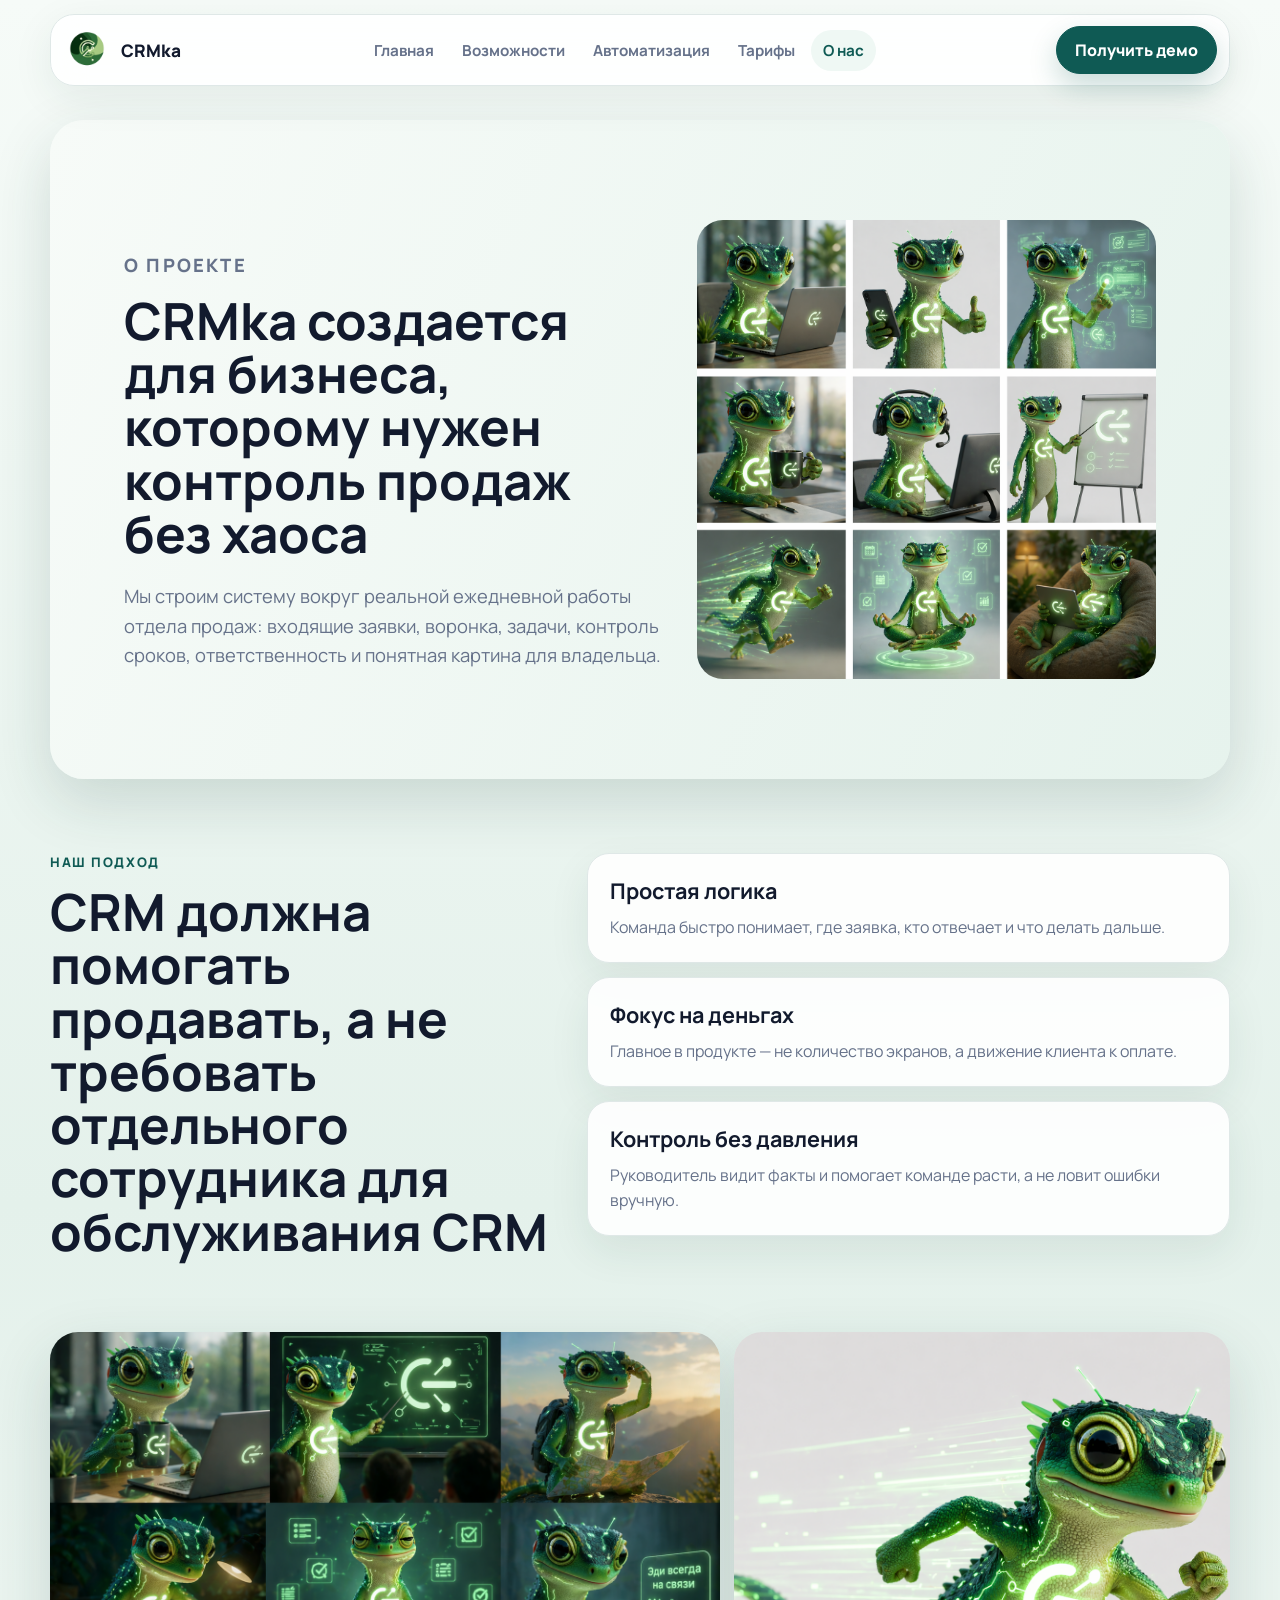
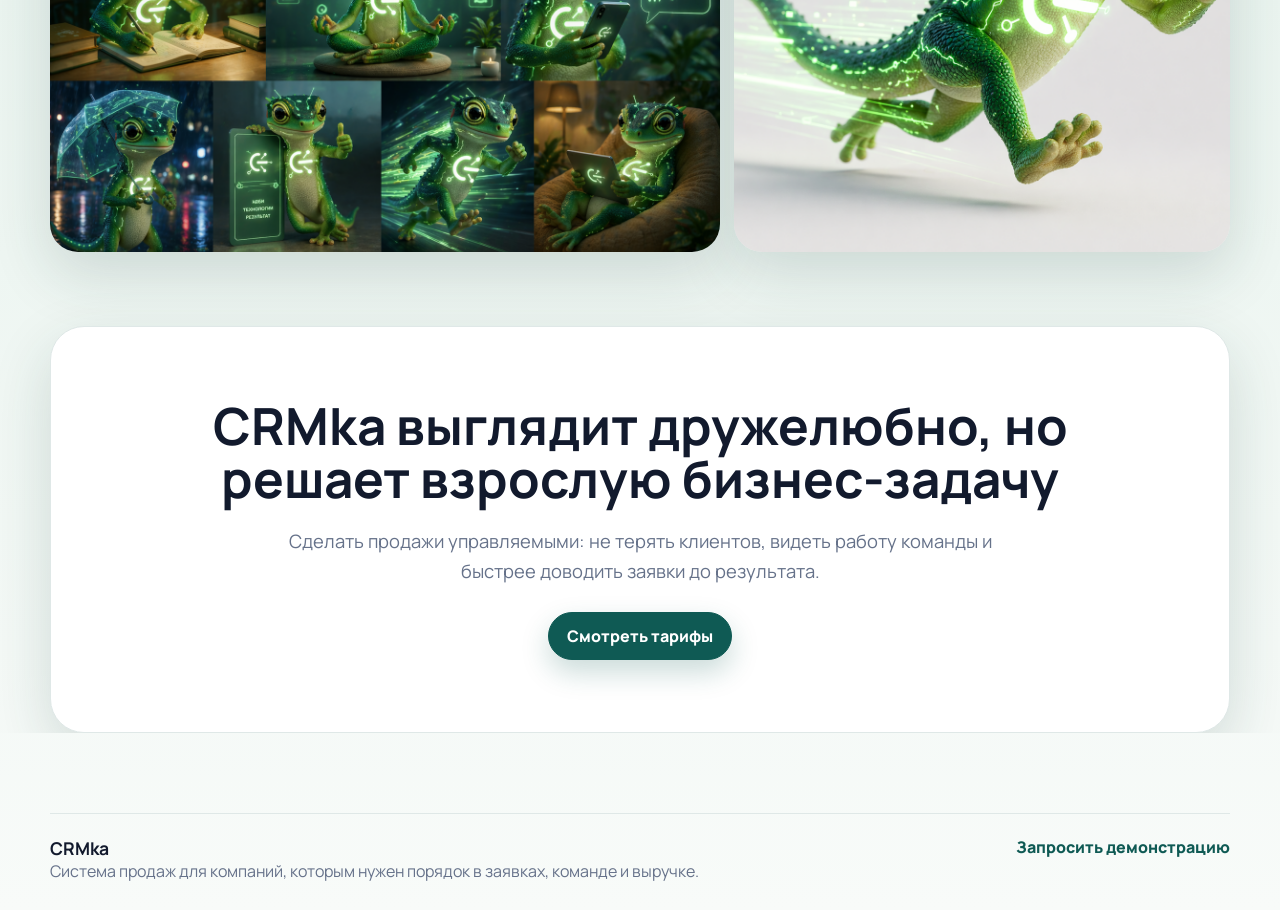
==== about.html @ f85ed43f "first commit" ====
<!doctype html>
<html lang="ru">
  <head>
    <meta charset="UTF-8" />
    <meta name="viewport" content="width=device-width, initial-scale=1.0" />
    <title>CRMka — о проекте</title>
    <meta name="description" content="О CRMka: продукт для продаж, контроля заявок и роста выручки." />
    <link rel="preconnect" href="https://fonts.googleapis.com" />
    <link rel="preconnect" href="https://fonts.gstatic.com" crossorigin />
    <link href="https://fonts.googleapis.com/css2?family=Manrope:wght@400;500;600;700;800&display=swap" rel="stylesheet" />
    <link rel="icon" href="favicon.ico" />
    <link rel="apple-touch-icon" href="apple-touch-icon.png" />
    <link rel="stylesheet" href="styles.css" />
  </head>
  <body>
    <header class="site-header">
      <a class="brand" href="index.html" aria-label="CRMka">
        <img src="assets/logo-hq.png" alt="CRMka" />
        <span>CRMka</span>
      </a>
      <nav class="nav">
        <a href="index.html">Главная</a>
        <a href="product.html">Возможности</a>
        <a href="automation.html">Автоматизация</a>
        <a href="prices.html">Тарифы</a>
        <a class="active" href="about.html">О нас</a>
      </nav>
      <a class="header-cta" href="mailto:demo@crmka.ru">Получить демо</a>
    </header>
    <main>
      <section class="page-hero about-hero reveal">
        <div>
          <p class="eyebrow">О проекте</p>
          <h1>CRMka создается для бизнеса, которому нужен контроль продаж без хаоса</h1>
          <p>Мы строим систему вокруг реальной ежедневной работы отдела продаж: входящие заявки, воронка, задачи, контроль сроков, ответственность и понятная картина для владельца.</p>
        </div>
        <img src="assets/mascot-grid.png" alt="Маскот CRMka" />
      </section>

      <section class="section split">
        <div class="section-title reveal">
          <p class="eyebrow">Наш подход</p>
          <h2>CRM должна помогать продавать, а не требовать отдельного сотрудника для обслуживания CRM</h2>
        </div>
        <div class="benefit-list reveal">
          <article><b>Простая логика</b><p>Команда быстро понимает, где заявка, кто отвечает и что делать дальше.</p></article>
          <article><b>Фокус на деньгах</b><p>Главное в продукте — не количество экранов, а движение клиента к оплате.</p></article>
          <article><b>Контроль без давления</b><p>Руководитель видит факты и помогает команде расти, а не ловит ошибки вручную.</p></article>
        </div>
      </section>

      <section class="section mascot-gallery reveal">
        <img src="assets/mascot-grid-wide.png" alt="Маскот CRMka в рабочих сценариях" />
        <img src="assets/mascot-run.png" alt="Маскот CRMka в движении" />
      </section>

      <section class="section cta-panel reveal">
        <h2>CRMka выглядит дружелюбно, но решает взрослую бизнес-задачу</h2>
        <p>Сделать продажи управляемыми: не терять клиентов, видеть работу команды и быстрее доводить заявки до результата.</p>
        <a class="btn primary" href="prices.html">Смотреть тарифы</a>
      </section>
    </main>
    <footer class="footer">
      <div>
        <strong>CRMka</strong>
        <span>Система продаж для компаний, которым нужен порядок в заявках, команде и выручке.</span>
      </div>
      <a href="mailto:demo@crmka.ru">Запросить демонстрацию</a>
    </footer>
    <script src="script.js"></script>
  </body>
</html>
---- styles.css ----
:root {
  --ink: #121a2d;
  --muted: #66728a;
  --deep: #0f5a54;
  --deep-2: #174d49;
  --mint: #dcefe8;
  --mint-2: #eff8f4;
  --paper: #ffffff;
  --line: #dfe8e7;
  --green: #1fbf7a;
  --lime: #bde7a6;
  --amber: #ffb84d;
  --rose: #ffeff0;
  --shadow: 0 22px 60px rgba(27, 64, 58, 0.16);
}

* { box-sizing: border-box; }
html { scroll-behavior: smooth; }
body {
  margin: 0;
  font-family: "Manrope", sans-serif;
  color: var(--ink);
  background: linear-gradient(180deg, #f6fbf8 0%, #e4f1eb 48%, #f8fbf9 100%);
}

a { color: inherit; }

.site-header {
  position: sticky;
  top: 14px;
  z-index: 20;
  width: min(1180px, calc(100% - 32px));
  margin: 14px auto 0;
  min-height: 72px;
  display: flex;
  align-items: center;
  justify-content: space-between;
  gap: 18px;
  padding: 10px 12px;
  border: 1px solid var(--line);
  border-radius: 24px;
  background: rgba(255,255,255,.88);
  backdrop-filter: blur(16px);
  box-shadow: 0 12px 40px rgba(24, 60, 55, .08);
}

.brand {
  display: inline-flex;
  align-items: center;
  gap: 10px;
  text-decoration: none;
  font-weight: 800;
  font-size: 1.08rem;
}

.brand img {
  width: 48px;
  height: 48px;
  border-radius: 50%;
  object-fit: cover;
}

.nav {
  display: flex;
  gap: 4px;
  align-items: center;
}

.nav a {
  text-decoration: none;
  color: var(--muted);
  font-size: .95rem;
  font-weight: 700;
  padding: 10px 12px;
  border-radius: 999px;
}

.nav a:hover,
.nav a.active {
  color: var(--deep);
  background: var(--mint-2);
}

.header-cta,
.btn {
  display: inline-flex;
  min-height: 46px;
  align-items: center;
  justify-content: center;
  border-radius: 999px;
  padding: 12px 18px;
  text-decoration: none;
  font-weight: 800;
  border: 1px solid var(--line);
  background: var(--paper);
  transition: transform .18s ease, box-shadow .18s ease, background .18s ease;
}

.header-cta,
.btn.primary {
  background: var(--deep);
  color: #fff;
  border-color: var(--deep);
  box-shadow: 0 12px 28px rgba(15, 90, 84, .22);
}

.btn:hover,
.header-cta:hover { transform: translateY(-2px); }

main { overflow: hidden; }

.hero {
  position: relative;
  width: min(1180px, calc(100% - 32px));
  min-height: min(720px, calc(100vh - 120px));
  margin: 22px auto 0;
  padding: clamp(54px, 7vw, 92px) clamp(18px, 5vw, 62px);
  border-radius: 34px;
  background: linear-gradient(115deg, #eaf5ef 0%, #f8fbf8 48%, #d2e7dd 100%);
  box-shadow: var(--shadow);
  display: flex;
  align-items: center;
}

.hero::after {
  content: "";
  position: absolute;
  inset: auto 0 0 0;
  height: 38%;
  background: linear-gradient(0deg, rgba(15,90,84,.11), transparent);
  pointer-events: none;
}

.hero-copy {
  position: relative;
  z-index: 2;
  max-width: 650px;
}

.eyebrow {
  margin: 0 0 14px;
  color: var(--deep);
  font-size: .82rem;
  font-weight: 800;
  letter-spacing: .12em;
  text-transform: uppercase;
}

h1,
h2,
h3,
h4,
p { margin: 0; }

h1 {
  font-size: clamp(2.7rem, 6vw, 5.7rem);
  line-height: .96;
  letter-spacing: 0;
  max-width: 900px;
}

.lead,
.page-hero p,
.visual-band p,
.cta-panel p,
.section-lead {
  margin-top: 22px;
  color: var(--muted);
  font-size: 1.15rem;
  line-height: 1.6;
}

.hero-actions {
  margin-top: 30px;
  display: flex;
  gap: 12px;
  flex-wrap: wrap;
}

.hero-points {
  margin-top: 28px;
  display: flex;
  gap: 10px;
  flex-wrap: wrap;
}

.hero-points span,
.channels span {
  border-radius: 999px;
  border: 1px solid var(--line);
  background: rgba(255,255,255,.74);
  padding: 10px 14px;
  color: #334158;
  font-weight: 700;
  font-size: .92rem;
}

.hero-media {
  position: absolute;
  right: clamp(18px, 4vw, 70px);
  bottom: clamp(18px, 4vw, 46px);
  width: min(36vw, 390px);
  z-index: 1;
}

.mascot {
  width: 100%;
  display: block;
  aspect-ratio: 9 / 14;
  border-radius: 32px;
  object-fit: cover;
  object-position: center top;
  box-shadow: 0 28px 80px rgba(15, 90, 84, .22);
}

.section,
.metrics {
  width: min(1180px, calc(100% - 32px));
  margin: 74px auto 0;
}

.metrics {
  display: grid;
  grid-template-columns: repeat(4, minmax(0, 1fr));
  gap: 14px;
}

.metrics div,
.feature,
.price,
.benefit-list article,
.channels-panel {
  background: rgba(255,255,255,.9);
  border: 1px solid var(--line);
  border-radius: 22px;
  box-shadow: 0 16px 40px rgba(24, 60, 55, .08);
}

.metrics div { padding: 22px; }
.metrics strong { display: block; font-size: 2.4rem; line-height: 1; }
.metrics span { display: block; margin-top: 10px; color: var(--muted); font-weight: 700; }

.split {
  display: grid;
  grid-template-columns: .88fr 1.12fr;
  gap: 32px;
  align-items: start;
}

.section-title h2,
.cta-panel h2,
.page-hero h1,
.visual-band h2 {
  font-size: clamp(2rem, 4vw, 4rem);
  line-height: 1.04;
  letter-spacing: 0;
}

.center { text-align: center; max-width: 830px; margin: 0 auto 26px; }

.benefit-list { display: grid; gap: 14px; }
.benefit-list article { padding: 22px; }
.benefit-list b { font-size: 1.35rem; }
.benefit-list p,
.feature p,
.price p { margin-top: 10px; color: var(--muted); line-height: 1.56; }

.product-showcase { margin-top: 88px; }
.feature-grid {
  display: grid;
  grid-template-columns: repeat(4, minmax(0, 1fr));
  gap: 14px;
}

.feature {
  min-height: 230px;
  padding: 22px;
  text-decoration: none;
  color: var(--ink);
}

.feature span {
  display: inline-flex;
  min-width: 42px;
  height: 32px;
  align-items: center;
  justify-content: center;
  border-radius: 999px;
  background: var(--mint-2);
  color: var(--deep);
  font-weight: 800;
}

.feature h3 { margin-top: 22px; font-size: 1.45rem; line-height: 1.14; }

.visual-band {
  display: grid;
  grid-template-columns: .9fr 1fr;
  gap: 34px;
  align-items: center;
  padding: 26px;
  border-radius: 34px;
  background: var(--deep);
  color: #fff;
}

.visual-band img {
  width: 100%;
  border-radius: 24px;
  display: block;
}

.visual-band .eyebrow { color: var(--lime); }
.visual-band p { color: #d7eeea; }
.visual-band .btn { margin-top: 26px; }
.btn.light {
  background: #fff;
  color: var(--deep);
  border-color: #fff;
  box-shadow: none;
}

.price-grid {
  display: grid;
  grid-template-columns: repeat(3, minmax(0, 1fr));
  gap: 14px;
}

.price { padding: 24px; }
.price.main { border-color: var(--deep); box-shadow: 0 24px 64px rgba(15,90,84,.18); }
.price h3 { font-size: 1.8rem; }
.price strong { display: block; margin-top: 8px; color: var(--deep); }
.price ul {
  margin: 18px 0 0;
  padding: 0;
  list-style: none;
  display: grid;
  gap: 9px;
}
.price li {
  position: relative;
  padding-left: 24px;
  color: #334158;
  font-weight: 700;
}
.price li::before {
  content: "";
  position: absolute;
  left: 0;
  top: .55em;
  width: 10px;
  height: 10px;
  border-radius: 50%;
  background: var(--green);
}
.price .btn { margin-top: 22px; width: 100%; }

.page-hero {
  width: min(1180px, calc(100% - 32px));
  margin: 34px auto 0;
  padding: clamp(54px, 8vw, 100px) clamp(20px, 6vw, 74px);
  border-radius: 34px;
  background: linear-gradient(115deg, #f7fbf8 0%, #e6f3ed 100%);
  box-shadow: var(--shadow);
}

.page-hero h1 { max-width: 980px; }
.page-hero p { max-width: 760px; }
.about-hero {
  display: grid;
  grid-template-columns: 1.08fr .92fr;
  gap: 34px;
  align-items: center;
}
.about-hero img {
  width: 100%;
  border-radius: 26px;
  display: block;
}
.compact { grid-template-columns: repeat(2, minmax(0, 1fr)); }
.compact .feature { min-height: 220px; }

.channels {
  display: flex;
  flex-wrap: wrap;
  gap: 12px;
  justify-content: center;
}

.channels-panel {
  padding: clamp(26px, 5vw, 56px);
}

.pricing-teaser {
  padding: clamp(28px, 5vw, 64px);
  border-radius: 34px;
  background: rgba(255,255,255,.9);
  border: 1px solid var(--line);
  box-shadow: var(--shadow);
}

.centered-actions {
  justify-content: center;
}

.mascot-gallery {
  display: grid;
  grid-template-columns: 1.15fr .85fr;
  gap: 14px;
}

.mascot-gallery img {
  width: 100%;
  height: 100%;
  max-height: 520px;
  object-fit: cover;
  border-radius: 28px;
  display: block;
  box-shadow: var(--shadow);
}

.cta-panel {
  padding: clamp(30px, 6vw, 72px);
  border-radius: 34px;
  background: #fff;
  border: 1px solid var(--line);
  box-shadow: var(--shadow);
  text-align: center;
}

.cta-panel p { max-width: 760px; margin-left: auto; margin-right: auto; }
.cta-panel .btn { margin-top: 26px; }

.footer {
  width: min(1180px, calc(100% - 32px));
  margin: 80px auto 28px;
  padding-top: 22px;
  border-top: 1px solid var(--line);
  display: flex;
  justify-content: space-between;
  gap: 20px;
  color: var(--muted);
}

.footer strong { display: block; color: var(--ink); font-size: 1.1rem; }
.footer a { color: var(--deep); font-weight: 800; text-decoration: none; }

.reveal { opacity: 0; transform: translateY(18px); transition: opacity .55s ease, transform .55s ease; }
.reveal.visible { opacity: 1; transform: translateY(0); }

@media (max-width: 980px) {
  .site-header { align-items: flex-start; flex-wrap: wrap; }
  .nav { order: 3; width: 100%; overflow-x: auto; padding-bottom: 2px; }
  .nav a { white-space: nowrap; }
  .header-cta { margin-left: auto; }
  .hero { min-height: auto; padding-bottom: 460px; }
  .hero-media { width: min(70vw, 360px); right: 50%; transform: translateX(50%); bottom: 28px; }
  .metrics, .feature-grid, .price-grid, .compact { grid-template-columns: repeat(2, minmax(0, 1fr)); }
  .split, .visual-band, .about-hero, .mascot-gallery { grid-template-columns: 1fr; }
}

@media (max-width: 620px) {
  .site-header { width: calc(100% - 20px); top: 8px; margin-top: 8px; border-radius: 18px; }
  .brand span { display: none; }
  .header-cta { min-height: 40px; padding: 9px 12px; font-size: .88rem; }
  .hero, .section, .metrics, .page-hero, .footer { width: calc(100% - 20px); }
  .hero { margin-top: 12px; border-radius: 24px; padding: 38px 18px 430px; }
  h1 { font-size: 2.8rem; }
  .hero-media { width: min(78vw, 310px); right: 50%; transform: translateX(50%); bottom: 22px; }
  .metrics, .feature-grid, .price-grid, .compact { grid-template-columns: 1fr; }
  .section { margin-top: 54px; }
  .feature { min-height: auto; }
  .visual-band, .cta-panel, .page-hero, .pricing-teaser { border-radius: 24px; }
  .footer { flex-direction: column; }
}
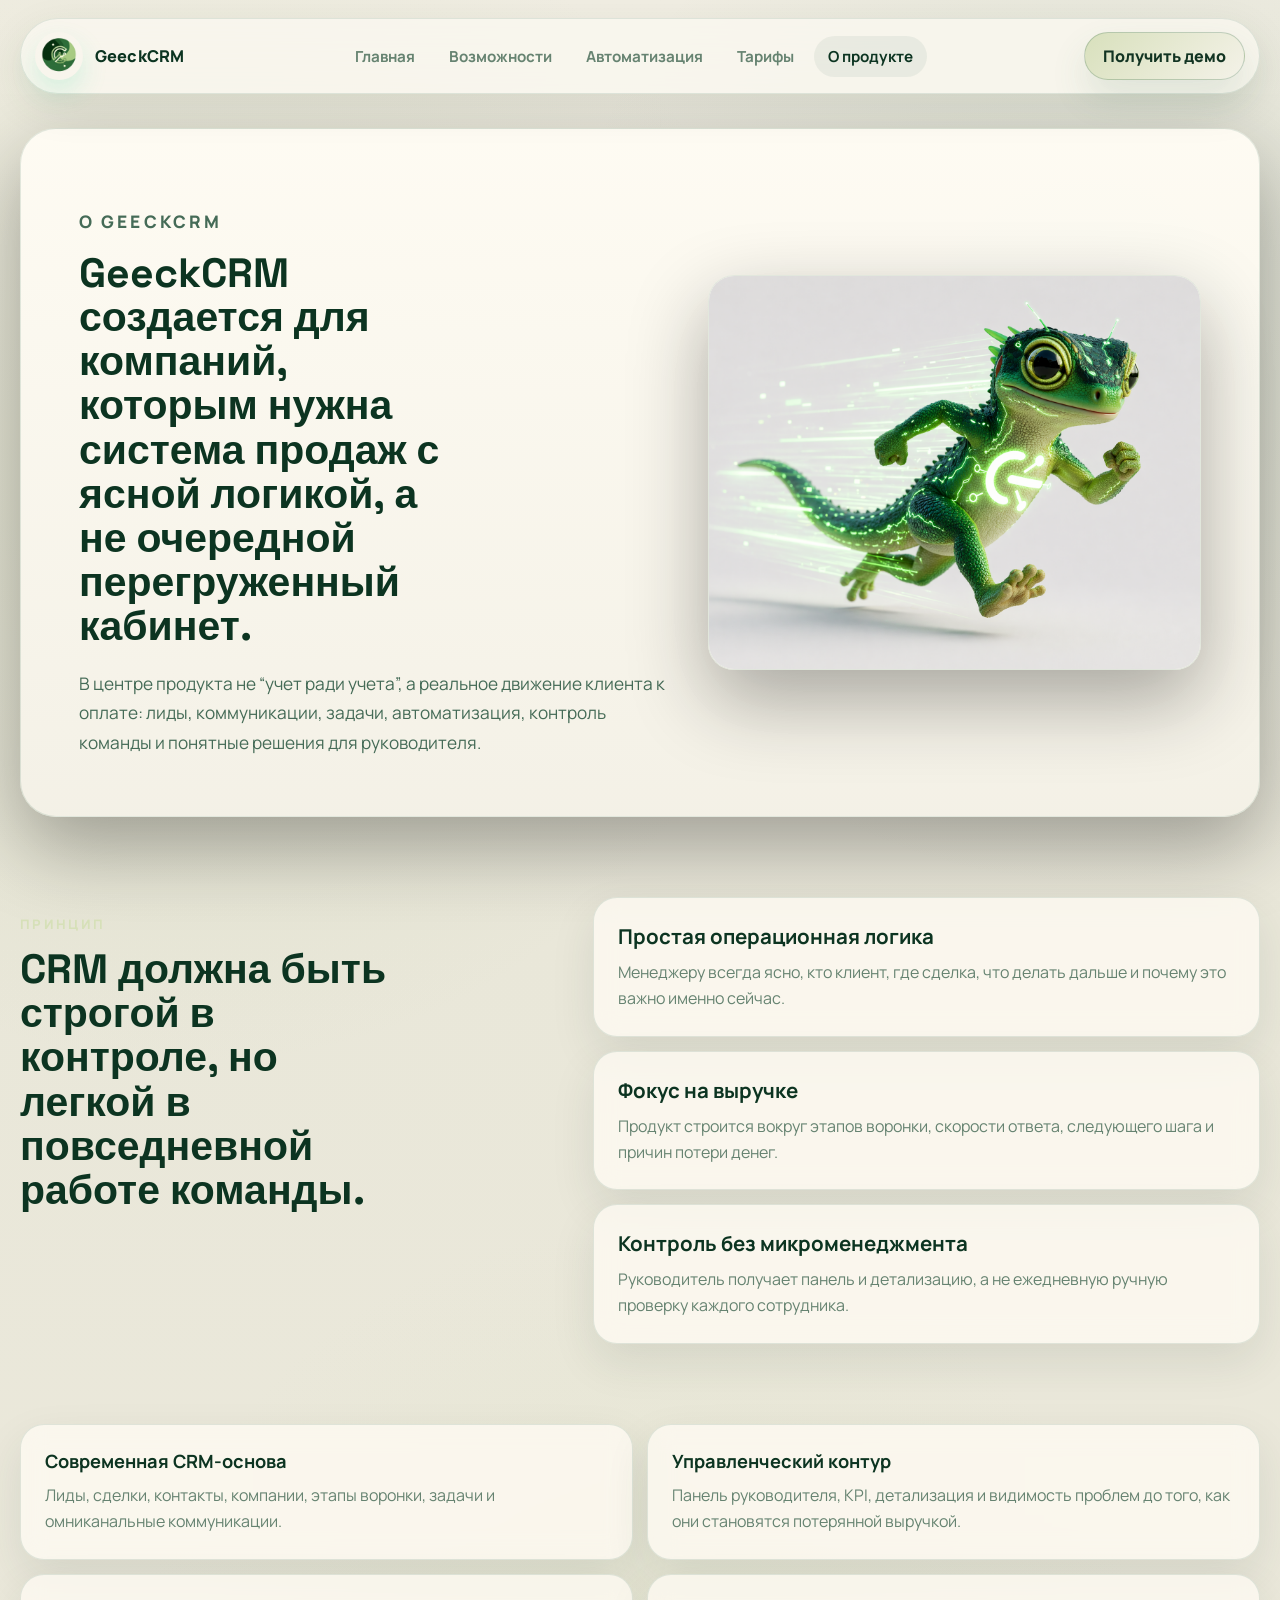
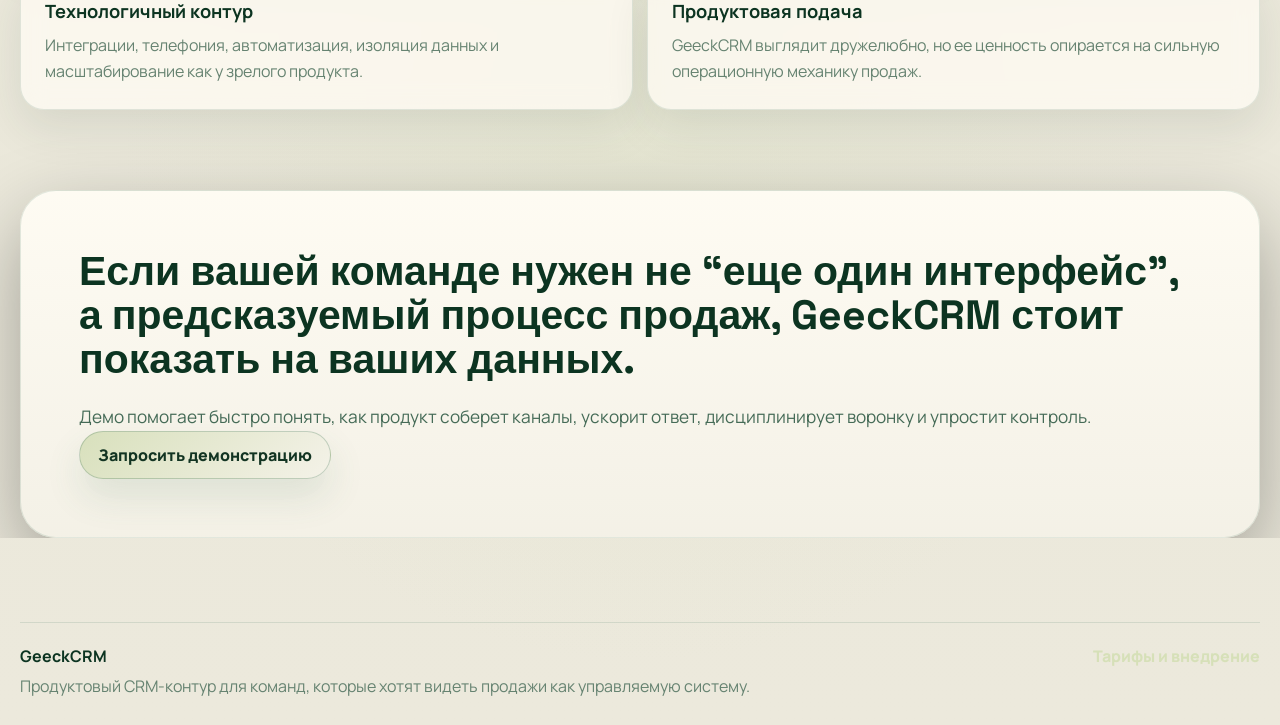
==== commit d2108b18: "Fix GeeckCRM layout and branding" ====
--- a/about.html
+++ b/about.html
@@ -3,70 +3,84 @@
   <head>
     <meta charset="UTF-8" />
     <meta name="viewport" content="width=device-width, initial-scale=1.0" />
-    <title>CRMka — о проекте</title>
-    <meta name="description" content="О CRMka: продукт для продаж, контроля заявок и роста выручки." />
+    <title>GeeckCRM — о продукте и подходе к продажам</title>
+    <meta
+      name="description"
+      content="GeeckCRM строится как современная система для лидов, воронки, коммуникаций, автоматизации, аналитики и управляемого роста команды."
+    />
     <link rel="preconnect" href="https://fonts.googleapis.com" />
     <link rel="preconnect" href="https://fonts.gstatic.com" crossorigin />
-    <link href="https://fonts.googleapis.com/css2?family=Manrope:wght@400;500;600;700;800&display=swap" rel="stylesheet" />
+    <link
+      href="https://fonts.googleapis.com/css2?family=Manrope:wght@400;500;600;700;800&family=Space+Grotesk:wght@500;700&display=swap"
+      rel="stylesheet"
+    />
     <link rel="icon" href="favicon.ico" />
     <link rel="apple-touch-icon" href="apple-touch-icon.png" />
     <link rel="stylesheet" href="styles.css" />
   </head>
   <body>
-    <header class="site-header">
-      <a class="brand" href="index.html" aria-label="CRMka">
-        <img src="assets/logo-hq.png" alt="CRMka" />
-        <span>CRMka</span>
-      </a>
-      <nav class="nav">
-        <a href="index.html">Главная</a>
-        <a href="product.html">Возможности</a>
-        <a href="automation.html">Автоматизация</a>
-        <a href="prices.html">Тарифы</a>
-        <a class="active" href="about.html">О нас</a>
-      </nav>
-      <a class="header-cta" href="mailto:demo@crmka.ru">Получить демо</a>
-    </header>
-    <main>
-      <section class="page-hero about-hero reveal">
+    <div class="page-shell">
+      <header class="site-header">
+        <a class="brand" href="index.html" aria-label="GeeckCRM">
+          <img src="assets/logo-hq.png" alt="GeeckCRM" />
+          <span>GeeckCRM</span>
+        </a>
+        <nav class="nav">
+          <a href="index.html">Главная</a>
+          <a href="product.html">Возможности</a>
+          <a href="automation.html">Автоматизация</a>
+          <a href="prices.html">Тарифы</a>
+          <a class="active" href="about.html">О продукте</a>
+        </nav>
+        <a class="header-cta" href="mailto:demo@geeckcrm.ru">Получить демо</a>
+      </header>
+
+      <main>
+        <section class="page-hero about-hero reveal">
+          <div>
+            <p class="eyebrow">О GeeckCRM</p>
+            <h1>GeeckCRM создается для компаний, которым нужна система продаж с ясной логикой, а не очередной перегруженный кабинет.</h1>
+            <p>В центре продукта не “учет ради учета”, а реальное движение клиента к оплате: лиды, коммуникации, задачи, автоматизация, контроль команды и понятные решения для руководителя.</p>
+          </div>
+          <img src="assets/mascot-run.png" alt="Маскот GeeckCRM" />
+        </section>
+
+        <section class="section split">
+          <div class="section-title reveal">
+            <p class="eyebrow">Принцип</p>
+            <h2>CRM должна быть строгой в контроле, но легкой в повседневной работе команды.</h2>
+          </div>
+          <div class="benefit-list reveal">
+            <article><b>Простая операционная логика</b><p>Менеджеру всегда ясно, кто клиент, где сделка, что делать дальше и почему это важно именно сейчас.</p></article>
+            <article><b>Фокус на выручке</b><p>Продукт строится вокруг этапов воронки, скорости ответа, следующего шага и причин потери денег.</p></article>
+            <article><b>Контроль без микроменеджмента</b><p>Руководитель получает панель и детализацию, а не ежедневную ручную проверку каждого сотрудника.</p></article>
+          </div>
+        </section>
+
+        <section class="section analytics-shell">
+          <div class="analytics-grid">
+            <article class="analytics-card reveal"><strong>Современная CRM-основа</strong><p>Лиды, сделки, контакты, компании, этапы воронки, задачи и омниканальные коммуникации.</p></article>
+            <article class="analytics-card reveal"><strong>Управленческий контур</strong><p>Панель руководителя, KPI, детализация и видимость проблем до того, как они становятся потерянной выручкой.</p></article>
+            <article class="analytics-card reveal"><strong>Технологичный контур</strong><p>Интеграции, телефония, автоматизация, изоляция данных и масштабирование как у зрелого продукта.</p></article>
+            <article class="analytics-card reveal"><strong>Продуктовая подача</strong><p>GeeckCRM выглядит дружелюбно, но ее ценность опирается на сильную операционную механику продаж.</p></article>
+          </div>
+        </section>
+
+        <section class="section cta-panel reveal">
+          <h2>Если вашей команде нужен не “еще один интерфейс”, а предсказуемый процесс продаж, GeeckCRM стоит показать на ваших данных.</h2>
+          <p>Демо помогает быстро понять, как продукт соберет каналы, ускорит ответ, дисциплинирует воронку и упростит контроль.</p>
+          <a class="btn primary" href="mailto:demo@geeckcrm.ru">Запросить демонстрацию</a>
+        </section>
+      </main>
+
+      <footer class="footer">
         <div>
-          <p class="eyebrow">О проекте</p>
-          <h1>CRMka создается для бизнеса, которому нужен контроль продаж без хаоса</h1>
-          <p>Мы строим систему вокруг реальной ежедневной работы отдела продаж: входящие заявки, воронка, задачи, контроль сроков, ответственность и понятная картина для владельца.</p>
+          <strong>GeeckCRM</strong>
+          <span>Продуктовый CRM-контур для команд, которые хотят видеть продажи как управляемую систему.</span>
         </div>
-        <img src="assets/mascot-grid.png" alt="Маскот CRMka" />
-      </section>
-
-      <section class="section split">
-        <div class="section-title reveal">
-          <p class="eyebrow">Наш подход</p>
-          <h2>CRM должна помогать продавать, а не требовать отдельного сотрудника для обслуживания CRM</h2>
-        </div>
-        <div class="benefit-list reveal">
-          <article><b>Простая логика</b><p>Команда быстро понимает, где заявка, кто отвечает и что делать дальше.</p></article>
-          <article><b>Фокус на деньгах</b><p>Главное в продукте — не количество экранов, а движение клиента к оплате.</p></article>
-          <article><b>Контроль без давления</b><p>Руководитель видит факты и помогает команде расти, а не ловит ошибки вручную.</p></article>
-        </div>
-      </section>
-
-      <section class="section mascot-gallery reveal">
-        <img src="assets/mascot-grid-wide.png" alt="Маскот CRMka в рабочих сценариях" />
-        <img src="assets/mascot-run.png" alt="Маскот CRMka в движении" />
-      </section>
-
-      <section class="section cta-panel reveal">
-        <h2>CRMka выглядит дружелюбно, но решает взрослую бизнес-задачу</h2>
-        <p>Сделать продажи управляемыми: не терять клиентов, видеть работу команды и быстрее доводить заявки до результата.</p>
-        <a class="btn primary" href="prices.html">Смотреть тарифы</a>
-      </section>
-    </main>
-    <footer class="footer">
-      <div>
-        <strong>CRMka</strong>
-        <span>Система продаж для компаний, которым нужен порядок в заявках, команде и выручке.</span>
-      </div>
-      <a href="mailto:demo@crmka.ru">Запросить демонстрацию</a>
-    </footer>
+        <a href="prices.html">Тарифы и внедрение</a>
+      </footer>
+    </div>
     <script src="script.js"></script>
   </body>
 </html>
--- a/styles.css
+++ b/styles.css
@@ -1,56 +1,104 @@
 :root {
-  --ink: #121a2d;
-  --muted: #66728a;
-  --deep: #0f5a54;
-  --deep-2: #174d49;
-  --mint: #dcefe8;
-  --mint-2: #eff8f4;
-  --paper: #ffffff;
-  --line: #dfe8e7;
-  --green: #1fbf7a;
-  --lime: #bde7a6;
-  --amber: #ffb84d;
-  --rose: #ffeff0;
-  --shadow: 0 22px 60px rgba(27, 64, 58, 0.16);
+  --bg: #ece9dc;
+  --bg-soft: #dde2cf;
+  --panel: rgba(250, 248, 239, 0.82);
+  --panel-strong: rgba(255, 252, 244, 0.94);
+  --panel-light: rgba(6, 47, 29, 0.05);
+  --card: rgba(255, 252, 244, 0.76);
+  --card-strong: rgba(255, 252, 244, 0.88);
+  --ink: #0c3421;
+  --ink-soft: #456b57;
+  --muted: #668371;
+  --line: rgba(28, 91, 64, 0.12);
+  --line-strong: rgba(28, 91, 64, 0.22);
+  --accent: #d6e0b8;
+  --accent-2: #45785b;
+  --accent-3: #afc28f;
+  --warn: #ffb86c;
+  --danger: #ff7f96;
+  --shadow: 0 30px 80px rgba(0, 0, 0, 0.32);
+  --radius-xl: 36px;
+  --radius-lg: 26px;
+  --radius-md: 20px;
+  --radius-sm: 14px;
 }
 
 * { box-sizing: border-box; }
-html { scroll-behavior: smooth; }
+html {
+  width: 100%;
+  overflow-x: hidden;
+  scroll-behavior: smooth;
+}
 body {
   margin: 0;
+  width: 100%;
+  overflow-x: hidden;
   font-family: "Manrope", sans-serif;
   color: var(--ink);
-  background: linear-gradient(180deg, #f6fbf8 0%, #e4f1eb 48%, #f8fbf9 100%);
+  background:
+    radial-gradient(circle at 15% 20%, rgba(175, 194, 143, 0.18), transparent 28%),
+    radial-gradient(circle at 85% 15%, rgba(69, 120, 91, 0.12), transparent 24%),
+    radial-gradient(circle at 50% 75%, rgba(214, 224, 184, 0.22), transparent 28%),
+    linear-gradient(180deg, #f0ede2 0%, #e9e7d9 40%, #ece9dc 100%);
+}
+body::before {
+  content: "";
+  position: fixed;
+  inset: 0;
+  pointer-events: none;
+  opacity: 0.08;
+  background-image:
+    linear-gradient(rgba(12,52,33,0.06) 1px, transparent 1px),
+    linear-gradient(90deg, rgba(12,52,33,0.06) 1px, transparent 1px);
+  background-size: 110px 110px;
+  mask-image: radial-gradient(circle at center, black 34%, transparent 85%);
 }
 
 a { color: inherit; }
+img { max-width: 100%; }
+h1, h2, h3, h4, p { margin: 0; }
+
+.page-shell {
+  position: relative;
+  overflow-x: clip;
+  min-height: 100vh;
+}
+
+.site-header,
+.hero,
+.section,
+.metrics,
+.page-hero,
+.footer {
+  width: min(1240px, calc(100% - 32px));
+}
 
 .site-header {
   position: sticky;
-  top: 14px;
-  z-index: 20;
-  width: min(1180px, calc(100% - 32px));
-  margin: 14px auto 0;
-  min-height: 72px;
+  top: 16px;
+  z-index: 50;
+  margin: 18px auto 0;
+  min-height: 76px;
   display: flex;
   align-items: center;
   justify-content: space-between;
-  gap: 18px;
-  padding: 10px 12px;
+  gap: 16px;
+  padding: 12px 14px;
   border: 1px solid var(--line);
-  border-radius: 24px;
-  background: rgba(255,255,255,.88);
-  backdrop-filter: blur(16px);
-  box-shadow: 0 12px 40px rgba(24, 60, 55, .08);
+  border-radius: 999px;
+  background: rgba(250, 247, 239, 0.86);
+  backdrop-filter: blur(18px);
+  box-shadow: 0 14px 40px rgba(45, 66, 52, 0.1);
 }
 
 .brand {
   display: inline-flex;
   align-items: center;
-  gap: 10px;
+  gap: 12px;
   text-decoration: none;
   font-weight: 800;
-  font-size: 1.08rem;
+  font-size: 1.02rem;
+  letter-spacing: 0.01em;
 }
 
 .brand img {
@@ -58,105 +106,165 @@
   height: 48px;
   border-radius: 50%;
   object-fit: cover;
+  box-shadow: 0 12px 26px rgba(52, 211, 153, 0.18);
 }
 
 .nav {
   display: flex;
-  gap: 4px;
   align-items: center;
+  gap: 6px;
+}
+
+.nav a,
+.header-cta,
+.btn {
+  transition:
+    transform .22s ease,
+    background .22s ease,
+    border-color .22s ease,
+    box-shadow .22s ease,
+    color .22s ease;
 }
 
 .nav a {
+  padding: 10px 14px;
   text-decoration: none;
-  color: var(--muted);
   font-size: .95rem;
   font-weight: 700;
-  padding: 10px 12px;
+  color: var(--muted);
   border-radius: 999px;
 }
 
 .nav a:hover,
 .nav a.active {
-  color: var(--deep);
-  background: var(--mint-2);
+  color: var(--ink);
+  background: rgba(69, 120, 91, 0.08);
 }
 
 .header-cta,
 .btn {
   display: inline-flex;
-  min-height: 46px;
   align-items: center;
   justify-content: center;
-  border-radius: 999px;
+  min-height: 48px;
   padding: 12px 18px;
   text-decoration: none;
+  border-radius: 999px;
   font-weight: 800;
   border: 1px solid var(--line);
-  background: var(--paper);
-  transition: transform .18s ease, box-shadow .18s ease, background .18s ease;
+  background: rgba(255, 255, 255, 0.62);
+  color: var(--ink);
 }
 
 .header-cta,
 .btn.primary {
-  background: var(--deep);
-  color: #fff;
-  border-color: var(--deep);
-  box-shadow: 0 12px 28px rgba(15, 90, 84, .22);
+  color: #123422;
+  border-color: rgba(69, 120, 91, 0.28);
+  background: linear-gradient(135deg, #d8e0bc 0%, #f4f2e8 100%);
+  box-shadow: 0 18px 36px rgba(69, 120, 91, 0.14);
+}
+
+.btn.light {
+  background: #fffdf7;
+  color: #123422;
+  border-color: #e3ebcf;
 }
 
 .btn:hover,
-.header-cta:hover { transform: translateY(-2px); }
+.header-cta:hover,
+.nav a:hover {
+  transform: translateY(-2px);
+}
 
 main { overflow: hidden; }
 
+.hero,
+.page-hero,
+.pricing-teaser,
+.visual-band,
+.cta-panel,
+.channels-panel {
+  position: relative;
+  border: 1px solid var(--line);
+  box-shadow: var(--shadow);
+}
+
 .hero {
-  position: relative;
-  width: min(1180px, calc(100% - 32px));
-  min-height: min(720px, calc(100vh - 120px));
-  margin: 22px auto 0;
-  padding: clamp(54px, 7vw, 92px) clamp(18px, 5vw, 62px);
-  border-radius: 34px;
-  background: linear-gradient(115deg, #eaf5ef 0%, #f8fbf8 48%, #d2e7dd 100%);
-  box-shadow: var(--shadow);
-  display: flex;
+  margin: 24px auto 0;
+  padding: clamp(28px, 3.6vw, 44px);
+  border-radius: var(--radius-xl);
+  background:
+    radial-gradient(circle at 18% 18%, rgba(6, 47, 29, 0.18), transparent 24%),
+    radial-gradient(circle at 84% 14%, rgba(175, 194, 143, 0.18), transparent 24%),
+    linear-gradient(135deg, #0a341f 0%, #1d5c41 52%, #47785d 100%);
+  color: #f8f5ec;
+}
+
+.hero-premium {
+  display: grid;
+  grid-template-columns: minmax(0, 0.84fr) minmax(0, 1.16fr);
+  gap: clamp(22px, 3vw, 34px);
+  min-height: auto;
   align-items: center;
-}
-
-.hero::after {
-  content: "";
-  position: absolute;
-  inset: auto 0 0 0;
-  height: 38%;
-  background: linear-gradient(0deg, rgba(15,90,84,.11), transparent);
-  pointer-events: none;
 }
 
 .hero-copy {
   position: relative;
   z-index: 2;
-  max-width: 650px;
+  display: flex;
+  flex-direction: column;
+  justify-content: center;
+}
+
+.hero-badge,
+.hero-points span,
+.channels span {
+  display: inline-flex;
+  align-items: center;
+  gap: 10px;
+  min-height: 40px;
+  padding: 10px 14px;
+  border-radius: 999px;
+  border: 1px solid var(--line);
+  background: rgba(255, 248, 238, 0.14);
+  color: #eef2e4;
+  backdrop-filter: blur(14px);
+}
+
+.hero-badge {
+  max-width: 100%;
+}
+
+.status-dot {
+  width: 10px;
+  height: 10px;
+  border-radius: 50%;
+  background: var(--accent);
+  box-shadow: 0 0 18px rgba(52, 211, 153, 0.9);
 }
 
 .eyebrow {
-  margin: 0 0 14px;
-  color: var(--deep);
+  margin: 18px 0 14px;
   font-size: .82rem;
   font-weight: 800;
-  letter-spacing: .12em;
+  letter-spacing: .18em;
   text-transform: uppercase;
+  color: var(--accent);
 }
 
 h1,
-h2,
-h3,
-h4,
-p { margin: 0; }
+.page-hero h1,
+.section-title h2,
+.visual-band h2,
+.cta-panel h2 {
+  font-family: "Space Grotesk", sans-serif;
+  letter-spacing: 0;
+}
 
 h1 {
-  font-size: clamp(2.7rem, 6vw, 5.7rem);
-  line-height: .96;
-  letter-spacing: 0;
-  max-width: 900px;
+  max-width: 12.5ch;
+  font-size: clamp(2.85rem, 4.8vw, 4.75rem);
+  line-height: 1.02;
 }
 
 .lead,
@@ -164,185 +272,615 @@
 .visual-band p,
 .cta-panel p,
 .section-lead {
-  margin-top: 22px;
-  color: var(--muted);
-  font-size: 1.15rem;
-  line-height: 1.6;
+  margin-top: 20px;
+  font-size: 1.08rem;
+  line-height: 1.72;
+  color: var(--ink-soft);
+}
+
+.hero .lead,
+.hero .proof-card span,
+.hero .hero-badge,
+.hero .hero-points span {
+  color: #eef2e4;
 }
 
 .hero-actions {
+  display: flex;
+  flex-wrap: wrap;
+  gap: 12px;
   margin-top: 30px;
+}
+
+.hero-points {
   display: flex;
-  gap: 12px;
   flex-wrap: wrap;
-}
-
-.hero-points {
+  gap: 10px;
   margin-top: 28px;
-  display: flex;
-  gap: 10px;
-  flex-wrap: wrap;
-}
-
-.hero-points span,
-.channels span {
-  border-radius: 999px;
-  border: 1px solid var(--line);
-  background: rgba(255,255,255,.74);
-  padding: 10px 14px;
-  color: #334158;
-  font-weight: 700;
-  font-size: .92rem;
-}
-
-.hero-media {
-  position: absolute;
-  right: clamp(18px, 4vw, 70px);
-  bottom: clamp(18px, 4vw, 46px);
-  width: min(36vw, 390px);
-  z-index: 1;
-}
-
-.mascot {
-  width: 100%;
-  display: block;
-  aspect-ratio: 9 / 14;
-  border-radius: 32px;
-  object-fit: cover;
-  object-position: center top;
-  box-shadow: 0 28px 80px rgba(15, 90, 84, .22);
-}
-
-.section,
-.metrics {
-  width: min(1180px, calc(100% - 32px));
-  margin: 74px auto 0;
-}
-
-.metrics {
+}
+
+.hero-proof {
   display: grid;
-  grid-template-columns: repeat(4, minmax(0, 1fr));
+  grid-template-columns: repeat(2, minmax(0, 1fr));
   gap: 14px;
-}
-
+  margin-top: 28px;
+}
+
+.proof-card,
 .metrics div,
 .feature,
 .price,
 .benefit-list article,
-.channels-panel {
-  background: rgba(255,255,255,.9);
+.workflow-step,
+.analytics-card,
+.message-card,
+.glass-card {
+  border: 1px solid var(--line);
+  background: rgba(255, 252, 244, 0.76);
+  box-shadow: 0 18px 44px rgba(38, 59, 45, 0.1);
+  backdrop-filter: blur(12px);
+}
+
+.proof-card {
+  padding: 18px;
+  border-radius: var(--radius-md);
+  background: rgba(255, 248, 238, 0.14);
+}
+
+.proof-card strong {
+  display: block;
+  font-size: 1.6rem;
+}
+
+.proof-card span {
+  display: block;
+  margin-top: 8px;
+  color: var(--muted);
+  line-height: 1.5;
+}
+
+.hero-visual {
+  position: relative;
+  min-height: auto;
+  display: block;
+  min-width: 0;
+}
+
+.hero-mascot-figure {
+  position: absolute;
+  right: 18px;
+  bottom: 18px;
+  z-index: 3;
+  width: min(170px, 25%);
+  pointer-events: none;
+  filter: drop-shadow(0 22px 42px rgba(0, 0, 0, 0.28));
+}
+
+.app-window {
+  grid-area: window;
+  position: relative;
+  z-index: 2;
+  width: 100%;
+  min-width: 0;
+  overflow: hidden;
+  padding: 18px;
+  border-radius: 30px;
+  border: 1px solid var(--line-strong);
+  background: linear-gradient(180deg, rgba(10, 47, 29, 0.96), rgba(24, 76, 54, 0.92));
+  box-shadow: 0 34px 90px rgba(0, 0, 0, 0.45);
+}
+
+.window-bar {
+  display: flex;
+  gap: 8px;
+  margin-bottom: 16px;
+}
+
+.window-bar span {
+  width: 11px;
+  height: 11px;
+  border-radius: 50%;
+  background: rgba(255, 255, 255, 0.18);
+}
+
+.window-bar span:nth-child(1) { background: #ff7f96; }
+.window-bar span:nth-child(2) { background: #ffd26f; }
+.window-bar span:nth-child(3) { background: #80f0aa; }
+
+.window-layout {
+  display: grid;
+  grid-template-columns: 136px minmax(0, 1fr);
+  gap: 16px;
+  min-width: 0;
+}
+
+.sidebar-mini,
+.dashboard-scene,
+.stat-panel,
+.pipeline-preview,
+.activity-panel,
+.chart-panel {
   border: 1px solid var(--line);
   border-radius: 22px;
-  box-shadow: 0 16px 40px rgba(24, 60, 55, .08);
-}
-
-.metrics div { padding: 22px; }
-.metrics strong { display: block; font-size: 2.4rem; line-height: 1; }
-.metrics span { display: block; margin-top: 10px; color: var(--muted); font-weight: 700; }
+  background: rgba(250, 248, 239, 0.08);
+}
+
+.sidebar-mini {
+  padding: 16px 12px;
+}
+
+.sidebar-brand {
+  margin-bottom: 18px;
+  font-weight: 800;
+  color: var(--ink);
+}
+
+.sidebar-item {
+  padding: 9px 10px;
+  border-radius: 14px;
+  color: var(--muted);
+  font-weight: 700;
+  margin-bottom: 8px;
+}
+
+.sidebar-item.active {
+  color: var(--ink);
+  background: rgba(52, 211, 153, 0.12);
+}
+
+.dashboard-scene {
+  padding: 16px;
+  min-width: 0;
+}
+
+.scene-top,
+.scene-grid,
+.analytics-grid,
+.price-grid,
+.feature-grid,
+.metrics,
+.workflow-grid {
+  display: grid;
+  gap: 14px;
+}
+
+.scene-top {
+  grid-template-columns: repeat(3, minmax(0, 1fr));
+}
+
+.stat-panel,
+.pipeline-preview,
+.activity-panel,
+.chart-panel {
+  padding: 16px;
+  min-width: 0;
+}
+
+.stat-panel span,
+.panel-heading span,
+.message-card p,
+.workflow-step p,
+.analytics-card p,
+.feature p,
+.price p,
+.benefit-list p {
+  color: var(--muted);
+}
+
+.stat-panel strong {
+  display: block;
+  margin-top: 10px;
+  font-size: clamp(1.35rem, 2vw, 1.75rem);
+}
+
+.stat-panel small {
+  display: block;
+  margin-top: 8px;
+  color: var(--ink-soft);
+}
+
+.stat-panel.accent {
+  background: linear-gradient(135deg, rgba(52, 211, 153, 0.16), rgba(15, 90, 84, 0.1));
+}
+
+.scene-grid {
+  grid-template-columns: 1.25fr .9fr;
+  grid-template-areas:
+    "pipeline activity";
+  margin-top: 14px;
+  align-items: stretch;
+}
+
+.pipeline-preview { grid-area: pipeline; }
+.activity-panel { grid-area: activity; }
+.chart-panel { grid-area: chart; }
+
+.panel-heading {
+  display: flex;
+  align-items: center;
+  justify-content: space-between;
+  gap: 12px;
+  margin-bottom: 16px;
+}
+
+.pipeline-columns {
+  display: grid;
+  grid-template-columns: repeat(4, minmax(0, 1fr));
+  gap: 10px;
+}
+
+.pipeline-column {
+  padding: 14px;
+  border-radius: 18px;
+  background: rgba(255, 255, 255, 0.04);
+  border: 1px solid rgba(255, 255, 255, 0.08);
+}
+
+.pipeline-column b,
+.activity-item b,
+.workflow-step strong,
+.analytics-card strong,
+.message-card b {
+  display: block;
+  font-size: .96rem;
+  overflow-wrap: anywhere;
+}
+
+.pipeline-column span {
+  display: block;
+  margin-top: 18px;
+  font-family: "Space Grotesk", sans-serif;
+  font-size: 1.45rem;
+}
+
+.pipeline-column i {
+  display: block;
+  margin-top: 10px;
+  color: var(--muted);
+  font-style: normal;
+  font-size: .88rem;
+}
+
+.pipeline-column.highlight {
+  background: linear-gradient(180deg, rgba(52, 211, 153, 0.16), rgba(15, 90, 84, 0.12));
+}
+
+.activity-list {
+  display: grid;
+  gap: 10px;
+}
+
+.activity-item {
+  display: flex;
+  gap: 12px;
+  align-items: flex-start;
+  padding: 12px;
+  border-radius: 16px;
+  background: rgba(255, 255, 255, 0.04);
+}
+
+.activity-item p { margin-top: 6px; line-height: 1.5; }
+
+.channel-mark {
+  width: 12px;
+  height: 12px;
+  border-radius: 50%;
+  margin-top: 6px;
+  flex: 0 0 auto;
+}
+
+.channel-mark.whatsapp { background: var(--accent-3); box-shadow: 0 0 14px rgba(148, 240, 163, .8); }
+.channel-mark.telegram { background: var(--accent-2); box-shadow: 0 0 14px rgba(31, 191, 122, .8); }
+.channel-mark.mail { background: var(--warn); box-shadow: 0 0 14px rgba(255, 184, 108, .8); }
+
+.bars {
+  display: grid;
+  grid-template-columns: repeat(6, minmax(0, 1fr));
+  gap: 10px;
+  align-items: end;
+  height: 160px;
+}
+
+.bars span {
+  display: block;
+  height: var(--bar);
+  border-radius: 999px 999px 16px 16px;
+  background: linear-gradient(180deg, var(--accent), var(--accent-2));
+  box-shadow: 0 12px 26px rgba(31, 191, 122, 0.24);
+}
+
+.floating-note,
+.floating-kpi {
+  position: relative;
+  z-index: 3;
+  width: 100%;
+  padding: 16px;
+  border-radius: 22px;
+  align-self: stretch;
+}
+
+.floating-note {
+  grid-area: note;
+}
+
+.floating-kpi {
+  grid-area: kpi;
+}
+
+.floating-note strong,
+.floating-kpi strong { display: block; font-size: 1.1rem; }
+.floating-note p,
+.floating-kpi p,
+.floating-kpi span {
+  margin-top: 8px;
+  line-height: 1.5;
+  color: var(--ink-soft);
+}
+
+.metrics {
+  margin: 76px auto 0;
+  grid-template-columns: repeat(4, minmax(0, 1fr));
+}
+
+.metrics div {
+  padding: 24px;
+  border-radius: 24px;
+}
+
+.metrics strong {
+  display: block;
+  font-family: "Space Grotesk", sans-serif;
+  font-size: 2.6rem;
+}
+
+.metrics span {
+  display: block;
+  margin-top: 10px;
+  line-height: 1.55;
+  color: var(--ink-soft);
+}
+
+.section,
+.metrics { margin: 80px auto 0; }
 
 .split {
   display: grid;
-  grid-template-columns: .88fr 1.12fr;
-  gap: 32px;
+  grid-template-columns: minmax(0, .9fr) minmax(0, 1.1fr);
+  gap: 28px;
   align-items: start;
 }
 
 .section-title h2,
-.cta-panel h2,
 .page-hero h1,
-.visual-band h2 {
-  font-size: clamp(2rem, 4vw, 4rem);
-  line-height: 1.04;
-  letter-spacing: 0;
-}
-
-.center { text-align: center; max-width: 830px; margin: 0 auto 26px; }
-
-.benefit-list { display: grid; gap: 14px; }
-.benefit-list article { padding: 22px; }
-.benefit-list b { font-size: 1.35rem; }
+.visual-band h2,
+.cta-panel h2 {
+  max-width: 14ch;
+  font-size: clamp(2rem, 3.2vw, 3.35rem);
+  line-height: 1.08;
+}
+
+.center h2,
+.pricing-teaser h2,
+.cta-panel h2 {
+  max-width: none;
+}
+
+.center {
+  max-width: 880px;
+  margin: 0 auto 28px;
+  text-align: center;
+}
+
+.benefit-list,
+.conversation-cloud,
+.automation-flow {
+  display: grid;
+  gap: 14px;
+}
+
+.benefit-list article,
+.feature,
+.workflow-step,
+.analytics-card,
+.message-card,
+.price {
+  border-radius: 24px;
+}
+
+.benefit-list article,
+.feature,
+.workflow-step,
+.analytics-card,
+.price {
+  padding: 24px;
+}
+
+.benefit-list b,
+.feature h3,
+.price h3 {
+  font-size: 1.28rem;
+}
+
 .benefit-list p,
 .feature p,
-.price p { margin-top: 10px; color: var(--muted); line-height: 1.56; }
-
-.product-showcase { margin-top: 88px; }
+.price p,
+.analytics-card p,
+.workflow-step p {
+  margin-top: 10px;
+  line-height: 1.62;
+}
+
 .feature-grid {
-  display: grid;
-  grid-template-columns: repeat(4, minmax(0, 1fr));
-  gap: 14px;
-}
-
-.feature {
-  min-height: 230px;
-  padding: 22px;
-  text-decoration: none;
-  color: var(--ink);
-}
+  grid-template-columns: repeat(3, minmax(0, 1fr));
+}
+
+.compact { grid-template-columns: repeat(2, minmax(0, 1fr)); }
 
 .feature span {
   display: inline-flex;
-  min-width: 42px;
-  height: 32px;
   align-items: center;
   justify-content: center;
+  min-width: 46px;
+  height: 34px;
+  padding: 0 12px;
   border-radius: 999px;
-  background: var(--mint-2);
-  color: var(--deep);
+  background: rgba(52, 211, 153, 0.12);
+  color: var(--accent);
   font-weight: 800;
 }
 
-.feature h3 { margin-top: 22px; font-size: 1.45rem; line-height: 1.14; }
+.feature h3 { margin-top: 22px; }
+
+.workflow-grid {
+  grid-template-columns: repeat(4, minmax(0, 1fr));
+}
+
+.workflow-step {
+  position: relative;
+  overflow: hidden;
+}
+
+.workflow-step::after {
+  content: "";
+  position: absolute;
+  inset: auto -10% -20% 40%;
+  height: 120px;
+  background: radial-gradient(circle, rgba(52, 211, 153, 0.14), transparent 65%);
+}
+
+.visual-band,
+.pricing-teaser,
+.page-hero,
+.cta-panel,
+.channels-panel {
+  padding: clamp(30px, 5vw, 58px);
+  border-radius: var(--radius-xl);
+  background: linear-gradient(180deg, rgba(255, 252, 244, 0.94), rgba(244, 241, 231, 0.94));
+}
+
+.page-hero,
+.pricing-teaser,
+.cta-panel,
+.channels-panel {
+  color: var(--ink);
+}
 
 .visual-band {
+  background: linear-gradient(140deg, #0d3823, #35694d 68%, #4c7b5f 100%);
+  color: #f8f5ec;
+}
+
+.visual-band .eyebrow,
+.hero .eyebrow {
+  color: #dfe6c2;
+}
+
+.visual-band p {
+  color: #edf2e2;
+}
+
+.premium-band {
   display: grid;
-  grid-template-columns: .9fr 1fr;
-  gap: 34px;
+  grid-template-columns: minmax(0, .95fr) minmax(0, 1.05fr);
+  gap: 28px;
   align-items: center;
-  padding: 26px;
-  border-radius: 34px;
-  background: var(--deep);
-  color: #fff;
-}
-
-.visual-band img {
-  width: 100%;
-  border-radius: 24px;
-  display: block;
-}
-
-.visual-band .eyebrow { color: var(--lime); }
-.visual-band p { color: #d7eeea; }
-.visual-band .btn { margin-top: 26px; }
-.btn.light {
-  background: #fff;
-  color: var(--deep);
-  border-color: #fff;
-  box-shadow: none;
+}
+
+.band-copy { max-width: 640px; }
+
+.channels {
+  display: flex;
+  flex-wrap: wrap;
+  gap: 10px;
+  margin-top: 24px;
+}
+
+.conversation-cloud {
+  grid-template-columns: repeat(2, minmax(0, 1fr));
+}
+
+.message-card {
+  padding: 18px;
+}
+
+.message-card p {
+  margin-top: 8px;
+  line-height: 1.55;
+}
+
+.section-spotlight,
+.section-emphasis {
+  position: relative;
+}
+
+.automation-flow {
+  grid-template-columns: repeat(5, minmax(0, 1fr));
+  align-items: center;
+}
+
+.flow-node {
+  padding: 18px 14px;
+  text-align: center;
+  border-radius: 18px;
+  border: 1px solid var(--line);
+  background: rgba(255, 255, 255, 0.06);
+  font-weight: 700;
+}
+
+.flow-node.accent {
+  background: rgba(52, 211, 153, 0.14);
+  color: #dffff9;
+}
+
+.flow-node.risk {
+  background: rgba(255, 127, 150, 0.12);
+  color: #ffd7df;
+}
+
+.flow-arrow {
+  height: 2px;
+  border-radius: 999px;
+  background: linear-gradient(90deg, rgba(52, 211, 153, 0.4), rgba(15, 90, 84, 0.5));
+}
+
+.analytics-shell .analytics-grid {
+  grid-template-columns: repeat(2, minmax(0, 1fr));
+}
+
+.analytics-card strong {
+  font-size: 1.14rem;
 }
 
 .price-grid {
-  display: grid;
   grid-template-columns: repeat(3, minmax(0, 1fr));
-  gap: 14px;
-}
-
-.price { padding: 24px; }
-.price.main { border-color: var(--deep); box-shadow: 0 24px 64px rgba(15,90,84,.18); }
-.price h3 { font-size: 1.8rem; }
-.price strong { display: block; margin-top: 8px; color: var(--deep); }
+}
+
+.price.main {
+  border-color: rgba(52, 211, 153, 0.34);
+  background: linear-gradient(180deg, rgba(52, 211, 153, 0.12), rgba(255, 255, 255, 0.08));
+}
+
+.price strong {
+  display: block;
+  margin-top: 8px;
+  color: var(--accent);
+}
+
 .price ul {
   margin: 18px 0 0;
   padding: 0;
   list-style: none;
   display: grid;
-  gap: 9px;
-}
+  gap: 10px;
+}
+
 .price li {
   position: relative;
-  padding-left: 24px;
-  color: #334158;
-  font-weight: 700;
-}
+  padding-left: 22px;
+  color: var(--ink-soft);
+  line-height: 1.5;
+}
+
 .price li::before {
   content: "";
   position: absolute;
@@ -351,125 +889,306 @@
   width: 10px;
   height: 10px;
   border-radius: 50%;
-  background: var(--green);
-}
-.price .btn { margin-top: 22px; width: 100%; }
+  background: var(--accent);
+}
+
+.price .btn {
+  width: 100%;
+  margin-top: 24px;
+}
 
 .page-hero {
-  width: min(1180px, calc(100% - 32px));
   margin: 34px auto 0;
-  padding: clamp(54px, 8vw, 100px) clamp(20px, 6vw, 74px);
-  border-radius: 34px;
-  background: linear-gradient(115deg, #f7fbf8 0%, #e6f3ed 100%);
-  box-shadow: var(--shadow);
-}
-
-.page-hero h1 { max-width: 980px; }
-.page-hero p { max-width: 760px; }
+}
+
 .about-hero {
   display: grid;
-  grid-template-columns: 1.08fr .92fr;
-  gap: 34px;
+  grid-template-columns: minmax(0, 1fr) minmax(280px, .82fr);
+  gap: 28px;
   align-items: center;
 }
-.about-hero img {
+
+.about-hero img,
+.visual-band img {
+  display: block;
   width: 100%;
   border-radius: 26px;
-  display: block;
-}
-.compact { grid-template-columns: repeat(2, minmax(0, 1fr)); }
-.compact .feature { min-height: 220px; }
-
-.channels {
-  display: flex;
-  flex-wrap: wrap;
-  gap: 12px;
-  justify-content: center;
-}
-
-.channels-panel {
-  padding: clamp(26px, 5vw, 56px);
-}
-
-.pricing-teaser {
-  padding: clamp(28px, 5vw, 64px);
-  border-radius: 34px;
-  background: rgba(255,255,255,.9);
   border: 1px solid var(--line);
   box-shadow: var(--shadow);
 }
 
-.centered-actions {
-  justify-content: center;
-}
-
-.mascot-gallery {
-  display: grid;
-  grid-template-columns: 1.15fr .85fr;
-  gap: 14px;
-}
-
-.mascot-gallery img {
-  width: 100%;
+.about-hero img {
+  max-height: 520px;
+  object-fit: contain;
+  background: rgba(255, 252, 244, 0.72);
+}
+
+.feature,
+.workflow-step,
+.analytics-card,
+.price,
+.message-card,
+.benefit-list article,
+.metrics div,
+.proof-card {
   height: 100%;
-  max-height: 520px;
-  object-fit: cover;
-  border-radius: 28px;
-  display: block;
-  box-shadow: var(--shadow);
-}
-
-.cta-panel {
-  padding: clamp(30px, 6vw, 72px);
-  border-radius: 34px;
-  background: #fff;
-  border: 1px solid var(--line);
-  box-shadow: var(--shadow);
-  text-align: center;
-}
-
-.cta-panel p { max-width: 760px; margin-left: auto; margin-right: auto; }
-.cta-panel .btn { margin-top: 26px; }
+}
 
 .footer {
-  width: min(1180px, calc(100% - 32px));
-  margin: 80px auto 28px;
+  margin: 84px auto 28px;
   padding-top: 22px;
   border-top: 1px solid var(--line);
   display: flex;
   justify-content: space-between;
-  gap: 20px;
+  gap: 18px;
   color: var(--muted);
 }
 
-.footer strong { display: block; color: var(--ink); font-size: 1.1rem; }
-.footer a { color: var(--deep); font-weight: 800; text-decoration: none; }
-
-.reveal { opacity: 0; transform: translateY(18px); transition: opacity .55s ease, transform .55s ease; }
-.reveal.visible { opacity: 1; transform: translateY(0); }
-
-@media (max-width: 980px) {
-  .site-header { align-items: flex-start; flex-wrap: wrap; }
-  .nav { order: 3; width: 100%; overflow-x: auto; padding-bottom: 2px; }
+.footer strong {
+  display: block;
+  margin-bottom: 8px;
+  color: var(--ink);
+}
+
+.footer a {
+  color: var(--accent);
+  font-weight: 800;
+  text-decoration: none;
+}
+
+.reveal {
+  opacity: 0;
+  transform: translateY(24px);
+  transition: opacity .7s ease, transform .7s ease;
+}
+
+.reveal.visible {
+  opacity: 1;
+  transform: translateY(0);
+}
+
+.float-card {
+  will-change: transform;
+}
+
+@media (prefers-reduced-motion: reduce) {
+  html { scroll-behavior: auto; }
+  .reveal,
+  .float-card,
+  .btn,
+  .header-cta,
+  .nav a {
+    transition: none !important;
+    animation: none !important;
+    transform: none !important;
+  }
+}
+
+@media (max-width: 1280px) {
+  .hero-premium {
+    grid-template-columns: minmax(0, 0.78fr) minmax(0, 1.22fr);
+  }
+
+  .window-layout {
+    grid-template-columns: 1fr;
+  }
+
+  .sidebar-mini {
+    display: none;
+  }
+
+  .pipeline-columns {
+    grid-template-columns: repeat(2, minmax(0, 1fr));
+  }
+
+  .activity-item {
+    min-width: 0;
+  }
+}
+
+@media (max-width: 1100px) {
+  .hero-premium,
+  .premium-band,
+  .split,
+  .about-hero {
+    grid-template-columns: 1fr;
+  }
+
+  .hero-mascot-figure {
+    width: min(150px, 24%);
+  }
+  .feature-grid,
+  .price-grid,
+  .metrics,
+  .workflow-grid,
+  .analytics-shell .analytics-grid {
+    grid-template-columns: repeat(2, minmax(0, 1fr));
+  }
+
+  .scene-grid,
+  .window-layout {
+    grid-template-columns: 1fr;
+  }
+
+  .pipeline-columns {
+    grid-template-columns: repeat(2, minmax(0, 1fr));
+  }
+
+  .scene-grid {
+    grid-template-areas:
+      "pipeline"
+      "activity";
+  }
+
+  .sidebar-mini { display: none; }
+  .floating-note,
+  .floating-kpi {
+    position: static;
+    width: 100%;
+    margin-top: 14px;
+  }
+}
+
+@media (max-width: 900px) {
+  .hero-premium {
+    gap: 20px;
+  }
+
+  .hero-visual {
+    display: block;
+  }
+
+  .app-window {
+    padding: 14px;
+    border-radius: 24px;
+  }
+
+  .window-layout {
+    grid-template-columns: 1fr;
+  }
+
+  .sidebar-mini {
+    display: none;
+  }
+
+  .hero-mascot-figure {
+    position: static;
+    display: block;
+    width: min(240px, 52vw);
+    margin: 0 auto;
+  }
+}
+
+@media (max-width: 760px) {
+  .site-header {
+    width: calc(100% - 20px);
+    top: 10px;
+    margin-top: 10px;
+    border-radius: 28px;
+    align-items: flex-start;
+    flex-wrap: wrap;
+  }
+
+  .nav {
+    order: 3;
+    width: 100%;
+    overflow-x: auto;
+    padding-bottom: 4px;
+  }
+
   .nav a { white-space: nowrap; }
-  .header-cta { margin-left: auto; }
-  .hero { min-height: auto; padding-bottom: 460px; }
-  .hero-media { width: min(70vw, 360px); right: 50%; transform: translateX(50%); bottom: 28px; }
-  .metrics, .feature-grid, .price-grid, .compact { grid-template-columns: repeat(2, minmax(0, 1fr)); }
-  .split, .visual-band, .about-hero, .mascot-gallery { grid-template-columns: 1fr; }
-}
-
-@media (max-width: 620px) {
-  .site-header { width: calc(100% - 20px); top: 8px; margin-top: 8px; border-radius: 18px; }
+
+  .site-header,
+  .hero,
+  .section,
+  .metrics,
+  .page-hero,
+  .footer {
+    width: calc(100% - 20px);
+  }
+
   .brand span { display: none; }
-  .header-cta { min-height: 40px; padding: 9px 12px; font-size: .88rem; }
-  .hero, .section, .metrics, .page-hero, .footer { width: calc(100% - 20px); }
-  .hero { margin-top: 12px; border-radius: 24px; padding: 38px 18px 430px; }
-  h1 { font-size: 2.8rem; }
-  .hero-media { width: min(78vw, 310px); right: 50%; transform: translateX(50%); bottom: 22px; }
-  .metrics, .feature-grid, .price-grid, .compact { grid-template-columns: 1fr; }
-  .section { margin-top: 54px; }
-  .feature { min-height: auto; }
-  .visual-band, .cta-panel, .page-hero, .pricing-teaser { border-radius: 24px; }
-  .footer { flex-direction: column; }
-}
+  .header-cta { width: 100%; }
+
+  .hero {
+    padding: 26px 18px;
+    border-radius: 24px;
+  }
+
+  h1 { font-size: 2.9rem; }
+  h1,
+  .page-hero h1 { max-width: none; }
+  .page-hero h1,
+  .section-title h2,
+  .visual-band h2,
+  .cta-panel h2 { font-size: 2.2rem; }
+
+  .lead,
+  .page-hero p,
+  .visual-band p,
+  .cta-panel p,
+  .section-lead {
+    font-size: 1rem;
+    line-height: 1.64;
+  }
+
+  .hero-badge,
+  .hero-points span,
+  .channels span {
+    width: 100%;
+    justify-content: center;
+  }
+
+  .hero-proof,
+  .feature-grid,
+  .compact,
+  .price-grid,
+  .metrics,
+  .workflow-grid,
+  .analytics-shell .analytics-grid,
+  .conversation-cloud,
+  .pipeline-columns,
+  .scene-top,
+  .automation-flow {
+    grid-template-columns: 1fr;
+  }
+
+  .floating-note,
+  .floating-kpi {
+    display: none;
+  }
+
+  .hero-mascot-figure {
+    width: min(210px, 62vw);
+  }
+
+  .window-bar {
+    margin-bottom: 12px;
+  }
+
+  .dashboard-scene,
+  .stat-panel,
+  .pipeline-preview,
+  .activity-panel,
+  .chart-panel {
+    padding: 14px;
+    border-radius: 18px;
+  }
+
+  .section,
+  .metrics { margin: 56px auto 0; }
+
+  .visual-band,
+  .pricing-teaser,
+  .page-hero,
+  .cta-panel,
+  .channels-panel {
+    padding: 24px 18px;
+    border-radius: 24px;
+  }
+
+  .footer {
+    flex-direction: column;
+    margin-top: 60px;
+  }
+}
